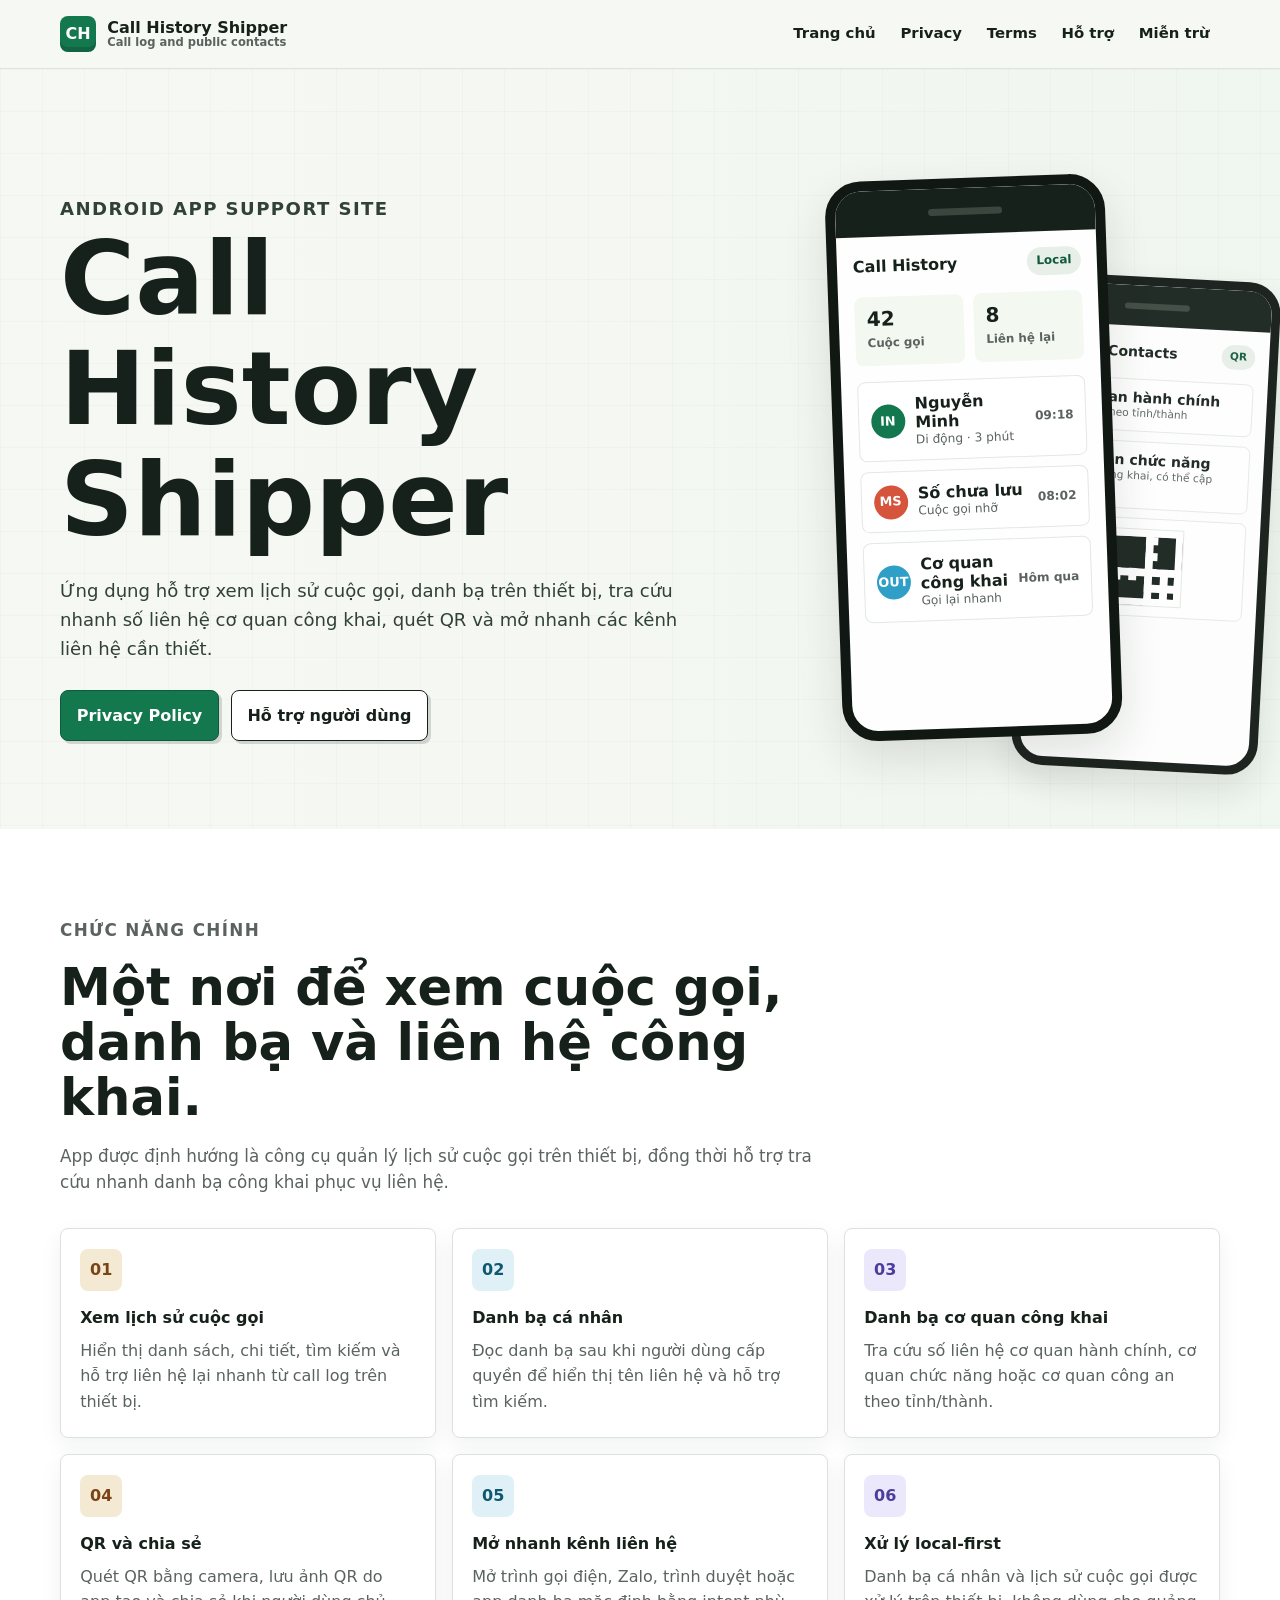
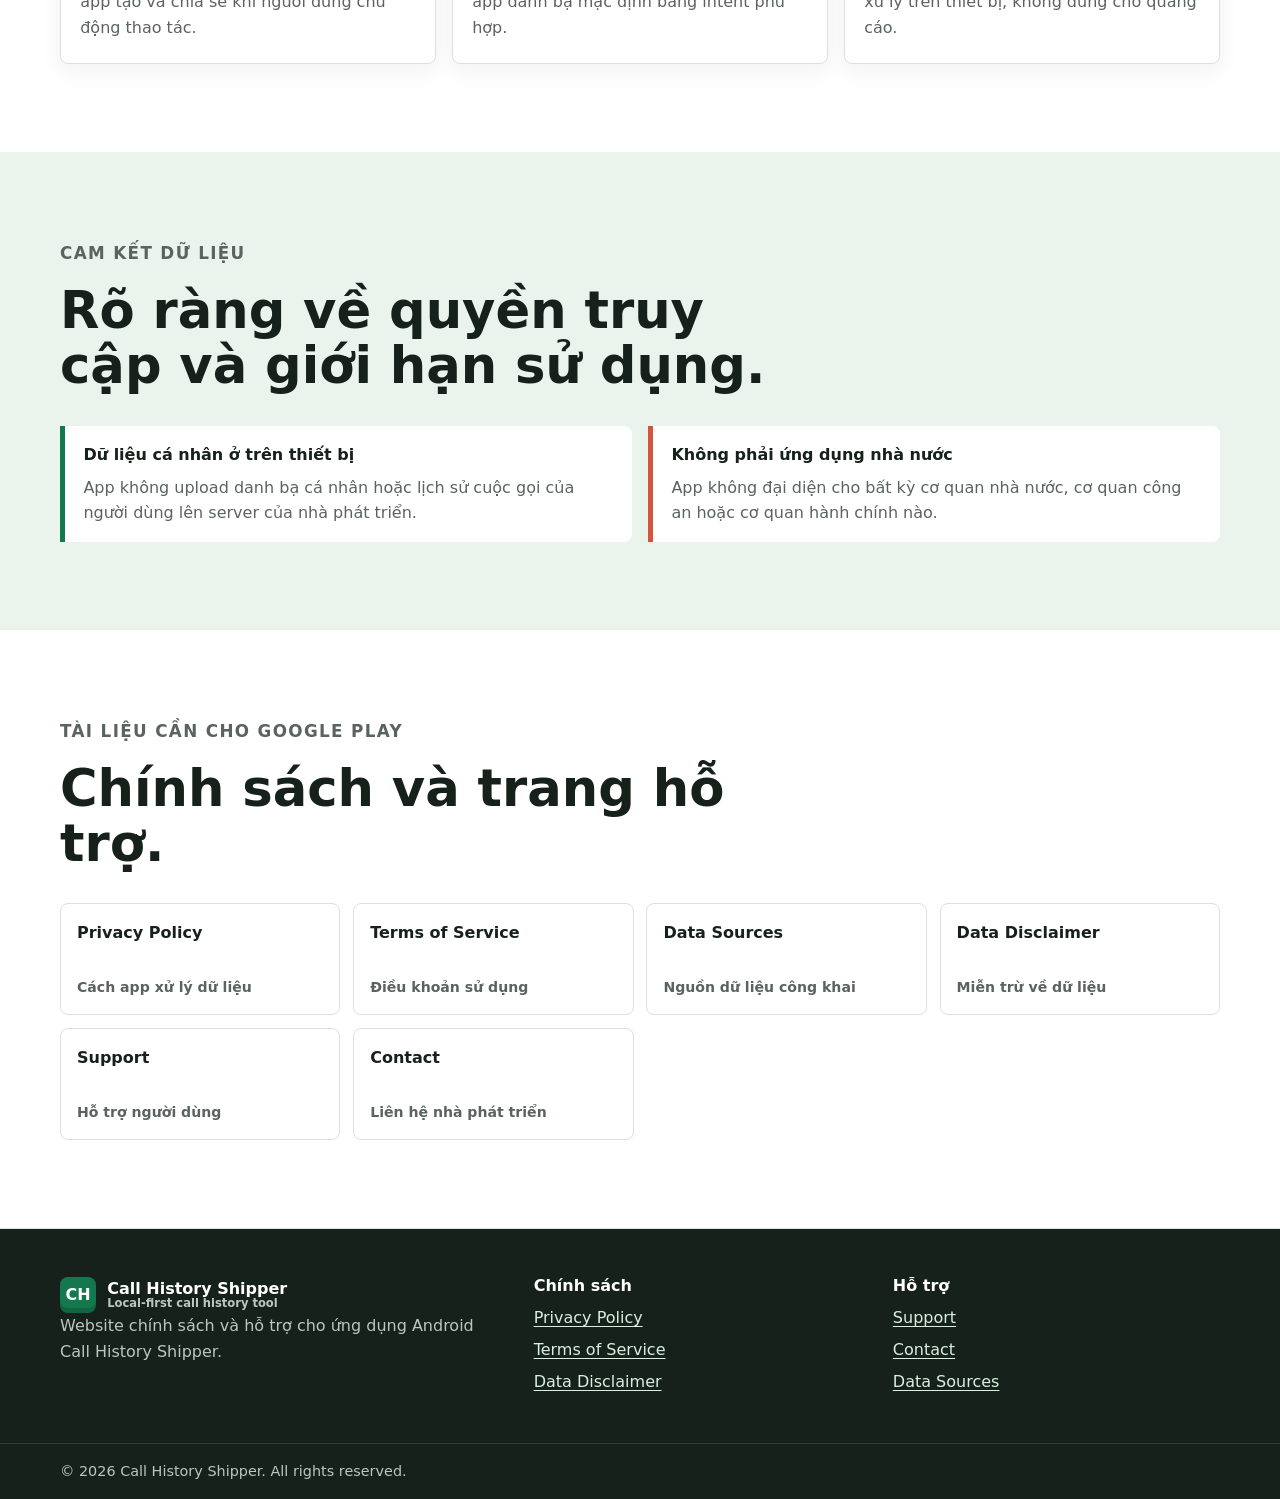
==== index.html @ 5231889c "Build Call History Shipper policy site" ====
<!doctype html>
<html lang="vi">
  <head>
    <meta charset="utf-8" />
    <meta name="viewport" content="width=device-width, initial-scale=1" />
    <title>Call History Shipper</title>
    <meta
      name="description"
      content="Call History Shipper giúp xem lịch sử cuộc gọi, danh bạ trên thiết bị và tra cứu nhanh số liên hệ cơ quan công khai."
    />
    <link rel="canonical" href="https://vanphudev.github.io/call-history-site/" />
    <link rel="stylesheet" href="assets/css/styles.css" />
  </head>
  <body>
    <a class="skip-link" href="#main">Bỏ qua điều hướng</a>
    <header class="site-header">
      <div class="nav-shell">
        <a class="brand" href="./" aria-label="Call History Shipper">
          <span class="brand-mark">CH</span>
          <span class="brand-text">
            <span>Call History Shipper</span>
            <small>Call log and public contacts</small>
          </span>
        </a>
        <nav class="site-nav" aria-label="Điều hướng chính">
          <a data-nav-link href="./">Trang chủ</a>
          <a data-nav-link href="privacy-policy/">Privacy</a>
          <a data-nav-link href="terms/">Terms</a>
          <a data-nav-link href="support/">Hỗ trợ</a>
          <a data-nav-link href="data-disclaimer/">Miễn trừ</a>
        </nav>
      </div>
    </header>

    <main id="main">
      <section class="hero">
        <div class="hero-inner">
          <div class="hero-copy">
            <p class="eyebrow">Android app support site</p>
            <h1>Call History Shipper</h1>
            <p>
              Ứng dụng hỗ trợ xem lịch sử cuộc gọi, danh bạ trên thiết bị, tra cứu nhanh số liên hệ cơ quan công khai,
              quét QR và mở nhanh các kênh liên hệ cần thiết.
            </p>
            <div class="hero-actions">
              <a class="button primary" href="privacy-policy/">Privacy Policy</a>
              <a class="button" href="support/">Hỗ trợ người dùng</a>
            </div>
          </div>

          <div class="device-field" aria-hidden="true">
            <div class="phone main">
              <div class="phone-bar"><span class="phone-speaker"></span></div>
              <div class="app-screen">
                <div class="app-topline">
                  <span>Call History</span>
                  <span class="pill">Local</span>
                </div>
                <div class="metric-row">
                  <div class="metric"><strong>42</strong><span>Cuộc gọi</span></div>
                  <div class="metric"><strong>8</strong><span>Liên hệ lại</span></div>
                </div>
                <div class="call-item">
                  <span class="call-dot">IN</span>
                  <span><span class="call-name">Nguyễn Minh</span><span class="call-meta">Di động · 3 phút</span></span>
                  <span class="call-time">09:18</span>
                </div>
                <div class="call-item">
                  <span class="call-dot missed">MS</span>
                  <span><span class="call-name">Số chưa lưu</span><span class="call-meta">Cuộc gọi nhỡ</span></span>
                  <span class="call-time">08:02</span>
                </div>
                <div class="call-item">
                  <span class="call-dot out">OUT</span>
                  <span><span class="call-name">Cơ quan công khai</span><span class="call-meta">Gọi lại nhanh</span></span>
                  <span class="call-time">Hôm qua</span>
                </div>
              </div>
            </div>
            <div class="phone side">
              <div class="phone-bar"><span class="phone-speaker"></span></div>
              <div class="app-screen">
                <div class="app-topline">
                  <span>Public Contacts</span>
                  <span class="pill">QR</span>
                </div>
                <div class="agency-item">
                  <span class="agency-name">Cơ quan hành chính</span>
                  <span class="agency-meta">Tra cứu theo tỉnh/thành</span>
                </div>
                <div class="agency-item">
                  <span class="agency-name">Cơ quan chức năng</span>
                  <span class="agency-meta">Nguồn công khai, có thể cập nhật</span>
                </div>
                <div class="qr-panel"><span class="qr-grid"></span></div>
              </div>
            </div>
          </div>
        </div>
      </section>

      <section class="section white">
        <div class="container">
          <div class="section-head">
            <p class="eyebrow">Chức năng chính</p>
            <h2>Một nơi để xem cuộc gọi, danh bạ và liên hệ công khai.</h2>
            <p>
              App được định hướng là công cụ quản lý lịch sử cuộc gọi trên thiết bị, đồng thời hỗ trợ tra cứu nhanh
              danh bạ công khai phục vụ liên hệ.
            </p>
          </div>

          <div class="feature-grid">
            <article class="feature-card">
              <span class="feature-token">01</span>
              <strong>Xem lịch sử cuộc gọi</strong>
              <p>Hiển thị danh sách, chi tiết, tìm kiếm và hỗ trợ liên hệ lại nhanh từ call log trên thiết bị.</p>
            </article>
            <article class="feature-card">
              <span class="feature-token">02</span>
              <strong>Danh bạ cá nhân</strong>
              <p>Đọc danh bạ sau khi người dùng cấp quyền để hiển thị tên liên hệ và hỗ trợ tìm kiếm.</p>
            </article>
            <article class="feature-card">
              <span class="feature-token">03</span>
              <strong>Danh bạ cơ quan công khai</strong>
              <p>Tra cứu số liên hệ cơ quan hành chính, cơ quan chức năng hoặc cơ quan công an theo tỉnh/thành.</p>
            </article>
            <article class="feature-card">
              <span class="feature-token">04</span>
              <strong>QR và chia sẻ</strong>
              <p>Quét QR bằng camera, lưu ảnh QR do app tạo và chia sẻ khi người dùng chủ động thao tác.</p>
            </article>
            <article class="feature-card">
              <span class="feature-token">05</span>
              <strong>Mở nhanh kênh liên hệ</strong>
              <p>Mở trình gọi điện, Zalo, trình duyệt hoặc app danh bạ mặc định bằng intent phù hợp.</p>
            </article>
            <article class="feature-card">
              <span class="feature-token">06</span>
              <strong>Xử lý local-first</strong>
              <p>Danh bạ cá nhân và lịch sử cuộc gọi được xử lý trên thiết bị, không dùng cho quảng cáo.</p>
            </article>
          </div>
        </div>
      </section>

      <section class="section green">
        <div class="container">
          <div class="section-head">
            <p class="eyebrow">Cam kết dữ liệu</p>
            <h2>Rõ ràng về quyền truy cập và giới hạn sử dụng.</h2>
          </div>
          <div class="notice-row">
            <div class="notice good">
              <strong>Dữ liệu cá nhân ở trên thiết bị</strong>
              <p>App không upload danh bạ cá nhân hoặc lịch sử cuộc gọi của người dùng lên server của nhà phát triển.</p>
            </div>
            <div class="notice">
              <strong>Không phải ứng dụng nhà nước</strong>
              <p>App không đại diện cho bất kỳ cơ quan nhà nước, cơ quan công an hoặc cơ quan hành chính nào.</p>
            </div>
          </div>
        </div>
      </section>

      <section class="section white">
        <div class="container">
          <div class="section-head">
            <p class="eyebrow">Tài liệu cần cho Google Play</p>
            <h2>Chính sách và trang hỗ trợ.</h2>
          </div>
          <div class="policy-links">
            <a class="policy-link" href="privacy-policy/">Privacy Policy <span>Cách app xử lý dữ liệu</span></a>
            <a class="policy-link" href="terms/">Terms of Service <span>Điều khoản sử dụng</span></a>
            <a class="policy-link" href="data-sources/">Data Sources <span>Nguồn dữ liệu công khai</span></a>
            <a class="policy-link" href="data-disclaimer/">Data Disclaimer <span>Miễn trừ về dữ liệu</span></a>
            <a class="policy-link" href="support/">Support <span>Hỗ trợ người dùng</span></a>
            <a class="policy-link" href="contact/">Contact <span>Liên hệ nhà phát triển</span></a>
          </div>
        </div>
      </section>
    </main>

    <footer class="site-footer">
      <div class="footer-grid">
        <div class="footer-column">
          <a class="brand" href="./" aria-label="Call History Shipper">
            <span class="brand-mark">CH</span>
            <span class="brand-text">
              <span>Call History Shipper</span>
              <small>Local-first call history tool</small>
            </span>
          </a>
          <p>Website chính sách và hỗ trợ cho ứng dụng Android Call History Shipper.</p>
        </div>
        <div class="footer-column">
          <h2>Chính sách</h2>
          <div class="footer-links">
            <a href="privacy-policy/">Privacy Policy</a>
            <a href="terms/">Terms of Service</a>
            <a href="data-disclaimer/">Data Disclaimer</a>
          </div>
        </div>
        <div class="footer-column">
          <h2>Hỗ trợ</h2>
          <div class="footer-links">
            <a href="support/">Support</a>
            <a href="contact/">Contact</a>
            <a href="data-sources/">Data Sources</a>
          </div>
        </div>
      </div>
      <div class="footer-bottom">
        <div class="footer-bottom-inner">© <span data-year>2026</span> Call History Shipper. All rights reserved.</div>
      </div>
    </footer>
    <script src="assets/js/site.js"></script>
  </body>
</html>
---- assets/css/styles.css ----
:root {
  --ink: #17211b;
  --muted: #5a635f;
  --paper: #f6f8f3;
  --surface: #ffffff;
  --line: #dbe1dc;
  --green: #14784f;
  --green-dark: #0f5a3d;
  --coral: #d6533c;
  --yellow: #f2c94c;
  --cyan: #2f9fc8;
  --violet: #6b5bc6;
  --shadow: 0 18px 45px rgba(23, 33, 27, 0.12);
  --radius: 8px;
  color-scheme: light;
}

* {
  box-sizing: border-box;
}

html {
  scroll-behavior: smooth;
}

body {
  margin: 0;
  background: var(--paper);
  color: var(--ink);
  font-family: Inter, ui-sans-serif, system-ui, -apple-system, BlinkMacSystemFont, "Segoe UI", sans-serif;
  line-height: 1.6;
  letter-spacing: 0;
}

img,
svg {
  max-width: 100%;
}

a {
  color: var(--green-dark);
  text-decoration-thickness: 0.08em;
  text-underline-offset: 0.18em;
}

a:hover {
  color: var(--coral);
}

.skip-link {
  position: absolute;
  left: 1rem;
  top: -4rem;
  z-index: 20;
  background: var(--ink);
  color: white;
  padding: 0.7rem 0.9rem;
  border-radius: var(--radius);
}

.skip-link:focus {
  top: 1rem;
}

.site-header {
  position: sticky;
  top: 0;
  z-index: 10;
  border-bottom: 1px solid rgba(219, 225, 220, 0.88);
  background: rgba(246, 248, 243, 0.94);
  backdrop-filter: blur(14px);
}

.nav-shell {
  width: min(1160px, calc(100% - 32px));
  min-height: 68px;
  margin: 0 auto;
  display: flex;
  align-items: center;
  justify-content: space-between;
  gap: 1.2rem;
}

.brand {
  display: inline-flex;
  align-items: center;
  gap: 0.7rem;
  color: var(--ink);
  font-weight: 800;
  text-decoration: none;
  white-space: nowrap;
}

.brand-mark {
  width: 36px;
  height: 36px;
  border-radius: 8px;
  display: grid;
  place-items: center;
  background: var(--green);
  color: white;
  box-shadow: inset 0 -5px 0 rgba(0, 0, 0, 0.16);
  font-size: 1rem;
}

.brand-text {
  display: flex;
  flex-direction: column;
  line-height: 1.05;
}

.brand-text small {
  color: var(--muted);
  font-weight: 650;
  font-size: 0.72rem;
}

.site-nav {
  display: flex;
  flex-wrap: wrap;
  align-items: center;
  justify-content: flex-end;
  gap: 0.25rem;
}

.site-nav a {
  min-height: 38px;
  display: inline-flex;
  align-items: center;
  padding: 0.45rem 0.65rem;
  border-radius: var(--radius);
  color: var(--ink);
  font-size: 0.93rem;
  font-weight: 650;
  text-decoration: none;
}

.site-nav a:hover,
.site-nav a[aria-current="page"] {
  background: #e7efe8;
  color: var(--green-dark);
}

.hero {
  position: relative;
  min-height: min(760px, calc(100vh - 68px));
  overflow: hidden;
  background:
    linear-gradient(90deg, rgba(246, 248, 243, 0.98), rgba(246, 248, 243, 0.74) 48%, rgba(246, 248, 243, 0.2)),
    #eef5ef;
}

.hero::before {
  content: "";
  position: absolute;
  inset: 0;
  background-image:
    linear-gradient(rgba(23, 33, 27, 0.045) 1px, transparent 1px),
    linear-gradient(90deg, rgba(23, 33, 27, 0.045) 1px, transparent 1px);
  background-size: 42px 42px;
  opacity: 0.52;
}

.hero-inner {
  position: relative;
  width: min(1160px, calc(100% - 32px));
  min-height: min(760px, calc(100vh - 68px));
  margin: 0 auto;
  display: grid;
  align-items: center;
  padding: 5.2rem 0 4.2rem;
}

.hero-copy {
  width: min(650px, 100%);
  padding: 0;
}

.eyebrow {
  margin: 0 0 1rem;
  color: var(--green-dark);
  font-weight: 800;
  text-transform: uppercase;
  font-size: 0.77rem;
  letter-spacing: 0.08em;
}

h1,
h2,
h3 {
  margin: 0;
  line-height: 1.08;
  letter-spacing: 0;
}

h1 {
  max-width: 11ch;
  font-size: clamp(3rem, 8vw, 6.9rem);
}

h2 {
  font-size: clamp(2rem, 4vw, 3.4rem);
}

h3 {
  font-size: 1.18rem;
}

.hero-copy p {
  max-width: 58ch;
  margin: 1.35rem 0 0;
  color: #314138;
  font-size: 1.13rem;
}

.hero-actions,
.doc-actions {
  display: flex;
  flex-wrap: wrap;
  gap: 0.75rem;
  margin-top: 1.65rem;
}

.button {
  min-height: 44px;
  display: inline-flex;
  align-items: center;
  justify-content: center;
  gap: 0.5rem;
  border: 1px solid var(--ink);
  border-radius: var(--radius);
  padding: 0.72rem 0.98rem;
  background: var(--surface);
  color: var(--ink);
  font-weight: 800;
  text-decoration: none;
  box-shadow: 3px 3px 0 rgba(23, 33, 27, 0.16);
}

.button.primary {
  background: var(--green);
  color: white;
  border-color: var(--green-dark);
}

.button:hover {
  transform: translateY(-1px);
  color: var(--ink);
}

.button.primary:hover {
  color: white;
  background: var(--green-dark);
}

.device-field {
  position: absolute;
  right: max(-5vw, -80px);
  top: 50%;
  transform: translateY(-47%) rotate(-2deg);
  width: min(52vw, 620px);
  min-width: 430px;
  height: 620px;
  pointer-events: none;
}

.phone {
  position: absolute;
  width: 280px;
  min-height: 560px;
  border: 10px solid #111712;
  border-radius: 36px;
  background: #fdfefd;
  box-shadow: var(--shadow);
  overflow: hidden;
}

.phone.main {
  right: 170px;
  top: 20px;
  z-index: 2;
}

.phone.side {
  right: 0;
  top: 92px;
  z-index: 1;
  transform: scale(0.88) rotate(5deg);
  opacity: 0.94;
}

.phone-bar {
  height: 46px;
  display: flex;
  align-items: center;
  justify-content: center;
  background: #17211b;
}

.phone-speaker {
  width: 74px;
  height: 7px;
  border-radius: 999px;
  background: #3b463f;
}

.app-screen {
  padding: 1rem;
}

.app-topline {
  display: flex;
  justify-content: space-between;
  align-items: center;
  margin-bottom: 1rem;
  font-weight: 850;
}

.pill {
  display: inline-flex;
  align-items: center;
  border-radius: 999px;
  padding: 0.26rem 0.58rem;
  background: #e7efe8;
  color: var(--green-dark);
  font-size: 0.75rem;
  font-weight: 800;
}

.call-item,
.agency-item,
.qr-panel {
  border: 1px solid #e2e8e3;
  border-radius: var(--radius);
  background: white;
  padding: 0.72rem;
  margin-bottom: 0.65rem;
}

.call-item {
  display: grid;
  grid-template-columns: 34px 1fr auto;
  gap: 0.65rem;
  align-items: center;
}

.call-dot {
  width: 34px;
  height: 34px;
  border-radius: 999px;
  display: grid;
  place-items: center;
  background: var(--green);
  color: white;
  font-size: 0.8rem;
  font-weight: 900;
}

.call-dot.missed {
  background: var(--coral);
}

.call-dot.out {
  background: var(--cyan);
}

.call-name,
.agency-name {
  display: block;
  font-weight: 820;
  line-height: 1.2;
}

.call-meta,
.agency-meta {
  display: block;
  color: var(--muted);
  font-size: 0.76rem;
  line-height: 1.35;
}

.call-time {
  color: var(--muted);
  font-size: 0.76rem;
  font-weight: 750;
}

.metric-row {
  display: grid;
  grid-template-columns: 1fr 1fr;
  gap: 0.6rem;
  margin: 0.8rem 0 1rem;
}

.metric {
  border-radius: var(--radius);
  padding: 0.75rem;
  background: #f3f8f1;
}

.metric strong {
  display: block;
  font-size: 1.25rem;
  line-height: 1;
}

.metric span {
  color: var(--muted);
  font-size: 0.74rem;
  font-weight: 720;
}

.qr-panel {
  display: grid;
  place-items: center;
  min-height: 112px;
}

.qr-grid {
  width: 86px;
  height: 86px;
  background:
    conic-gradient(from 90deg, #17211b 90deg, transparent 0) 0 0 / 18px 18px,
    linear-gradient(#17211b 0 0) 0 0 / 36px 36px no-repeat,
    linear-gradient(#17211b 0 0) 50px 0 / 36px 36px no-repeat,
    linear-gradient(#17211b 0 0) 0 50px / 36px 36px no-repeat,
    white;
  border: 8px solid white;
  outline: 1px solid #dfe6e1;
}

.section {
  padding: 5.5rem 0;
}

.section.compact {
  padding: 3.6rem 0;
}

.section.white {
  background: var(--surface);
}

.section.green {
  background: #eaf4ed;
}

.container {
  width: min(1160px, calc(100% - 32px));
  margin: 0 auto;
}

.section-head {
  max-width: 760px;
  margin-bottom: 2rem;
}

.section-head p {
  color: var(--muted);
  font-size: 1.05rem;
}

.feature-grid {
  display: grid;
  grid-template-columns: repeat(3, minmax(0, 1fr));
  gap: 1rem;
}

.feature-card {
  min-height: 210px;
  border: 1px solid var(--line);
  border-radius: var(--radius);
  background: var(--surface);
  padding: 1.2rem;
  box-shadow: 0 8px 22px rgba(23, 33, 27, 0.06);
}

.feature-card strong,
.notice strong {
  display: block;
  margin-bottom: 0.45rem;
  font-size: 1rem;
}

.feature-card p,
.notice p,
.footer-column p {
  margin: 0;
  color: var(--muted);
}

.feature-token {
  width: 42px;
  height: 42px;
  display: grid;
  place-items: center;
  margin-bottom: 0.9rem;
  border-radius: var(--radius);
  background: #f4e9d3;
  color: #7b4318;
  font-weight: 900;
}

.feature-card:nth-child(2) .feature-token,
.feature-card:nth-child(5) .feature-token {
  background: #dff1f6;
  color: #0f5870;
}

.feature-card:nth-child(3) .feature-token,
.feature-card:nth-child(6) .feature-token {
  background: #ece8fb;
  color: #4b3d9b;
}

.notice-row {
  display: grid;
  grid-template-columns: repeat(2, minmax(0, 1fr));
  gap: 1rem;
}

.notice {
  border-left: 5px solid var(--coral);
  background: var(--surface);
  padding: 1rem 1.15rem;
  border-radius: 0 var(--radius) var(--radius) 0;
}

.notice.good {
  border-left-color: var(--green);
}

.policy-links {
  display: grid;
  grid-template-columns: repeat(4, minmax(0, 1fr));
  gap: 0.8rem;
}

.policy-link {
  min-height: 112px;
  display: flex;
  flex-direction: column;
  justify-content: space-between;
  border: 1px solid var(--line);
  border-radius: var(--radius);
  background: var(--surface);
  padding: 1rem;
  color: var(--ink);
  font-weight: 850;
  text-decoration: none;
}

.policy-link span {
  color: var(--muted);
  font-size: 0.88rem;
  font-weight: 650;
}

.doc-hero {
  padding: 4.4rem 0 3rem;
  background: #eaf4ed;
  border-bottom: 1px solid var(--line);
}

.doc-hero p {
  max-width: 780px;
  margin: 1rem 0 0;
  color: #314138;
  font-size: 1.08rem;
}

.doc-meta {
  display: flex;
  flex-wrap: wrap;
  gap: 0.55rem;
  margin-top: 1rem;
}

.doc-meta span {
  border: 1px solid rgba(20, 120, 79, 0.24);
  border-radius: 999px;
  padding: 0.35rem 0.65rem;
  background: rgba(255, 255, 255, 0.74);
  color: var(--green-dark);
  font-size: 0.85rem;
  font-weight: 760;
}

.doc-layout {
  width: min(1000px, calc(100% - 32px));
  margin: 0 auto;
  padding: 3.6rem 0 5rem;
}

.doc-section {
  padding: 1.8rem 0;
  border-bottom: 1px solid var(--line);
}

.doc-section:first-child {
  padding-top: 0;
}

.doc-section h2 {
  margin-bottom: 0.85rem;
  font-size: clamp(1.45rem, 3vw, 2.1rem);
}

.doc-section h3 {
  margin-top: 1.2rem;
  margin-bottom: 0.35rem;
}

.doc-section p,
.doc-section li {
  color: #33433a;
}

.doc-section ul,
.doc-section ol {
  padding-left: 1.2rem;
}

.doc-section li + li {
  margin-top: 0.42rem;
}

.callout {
  border: 1px solid #f0d6c7;
  border-radius: var(--radius);
  background: #fff8f3;
  padding: 1rem 1.1rem;
  margin: 1rem 0;
}

.callout.green {
  border-color: #c5dfd0;
  background: #f1faf3;
}

.callout p {
  margin: 0;
}

.contact-list {
  display: grid;
  grid-template-columns: repeat(2, minmax(0, 1fr));
  gap: 1rem;
  margin-top: 1rem;
}

.contact-item {
  border: 1px solid var(--line);
  border-radius: var(--radius);
  background: var(--surface);
  padding: 1rem;
}

.contact-item strong {
  display: block;
  margin-bottom: 0.25rem;
}

.site-footer {
  border-top: 1px solid var(--line);
  background: #17211b;
  color: white;
}

.footer-grid {
  width: min(1160px, calc(100% - 32px));
  margin: 0 auto;
  display: grid;
  grid-template-columns: 1.35fr 1fr 1fr;
  gap: 2rem;
  padding: 3rem 0;
}

.site-footer a {
  color: #d7f0df;
}

.site-footer .brand {
  color: white;
}

.site-footer .brand-text small,
.site-footer p {
  color: #b9c7bf;
}

.footer-links {
  display: grid;
  gap: 0.4rem;
}

.footer-column h2 {
  margin-bottom: 0.7rem;
  font-size: 1rem;
}

.footer-bottom {
  border-top: 1px solid rgba(255, 255, 255, 0.12);
  padding: 1rem 0;
  color: #b9c7bf;
  font-size: 0.9rem;
}

.footer-bottom-inner {
  width: min(1160px, calc(100% - 32px));
  margin: 0 auto;
}

@media (max-width: 980px) {
  .nav-shell {
    align-items: flex-start;
    flex-direction: column;
    padding: 0.8rem 0;
  }

  .site-nav {
    justify-content: flex-start;
  }

  .hero,
  .hero-inner {
    min-height: auto;
  }

  .hero-inner {
    padding: 4rem 0 3rem;
  }

  .device-field {
    position: relative;
    inset: auto;
    transform: none;
    width: min(100%, 620px);
    min-width: 0;
    height: 520px;
    margin-top: 2rem;
  }

  .phone.main {
    left: 4%;
    right: auto;
    top: 0;
  }

  .phone.side {
    right: 4%;
    top: 54px;
  }

  .feature-grid,
  .policy-links {
    grid-template-columns: repeat(2, minmax(0, 1fr));
  }

  .footer-grid {
    grid-template-columns: 1fr;
  }
}

@media (max-width: 680px) {
  .site-nav a {
    padding-inline: 0.5rem;
    font-size: 0.88rem;
  }

  .hero-copy p {
    font-size: 1rem;
  }

  .device-field {
    height: 460px;
  }

  .phone {
    width: 238px;
    min-height: 476px;
    border-width: 8px;
  }

  .phone.side {
    transform: scale(0.78) rotate(5deg);
    right: -3%;
  }

  .phone.main {
    left: -2%;
  }

  .feature-grid,
  .notice-row,
  .policy-links,
  .contact-list {
    grid-template-columns: 1fr;
  }

  .section {
    padding: 4rem 0;
  }
}

@media (max-width: 430px) {
  .brand-text small {
    display: none;
  }

  .site-nav {
    gap: 0.1rem;
  }

  .site-nav a {
    min-height: 34px;
    font-size: 0.82rem;
  }

  .phone.side {
    display: none;
  }

  .phone.main {
    left: 50%;
    transform: translateX(-50%);
  }
}
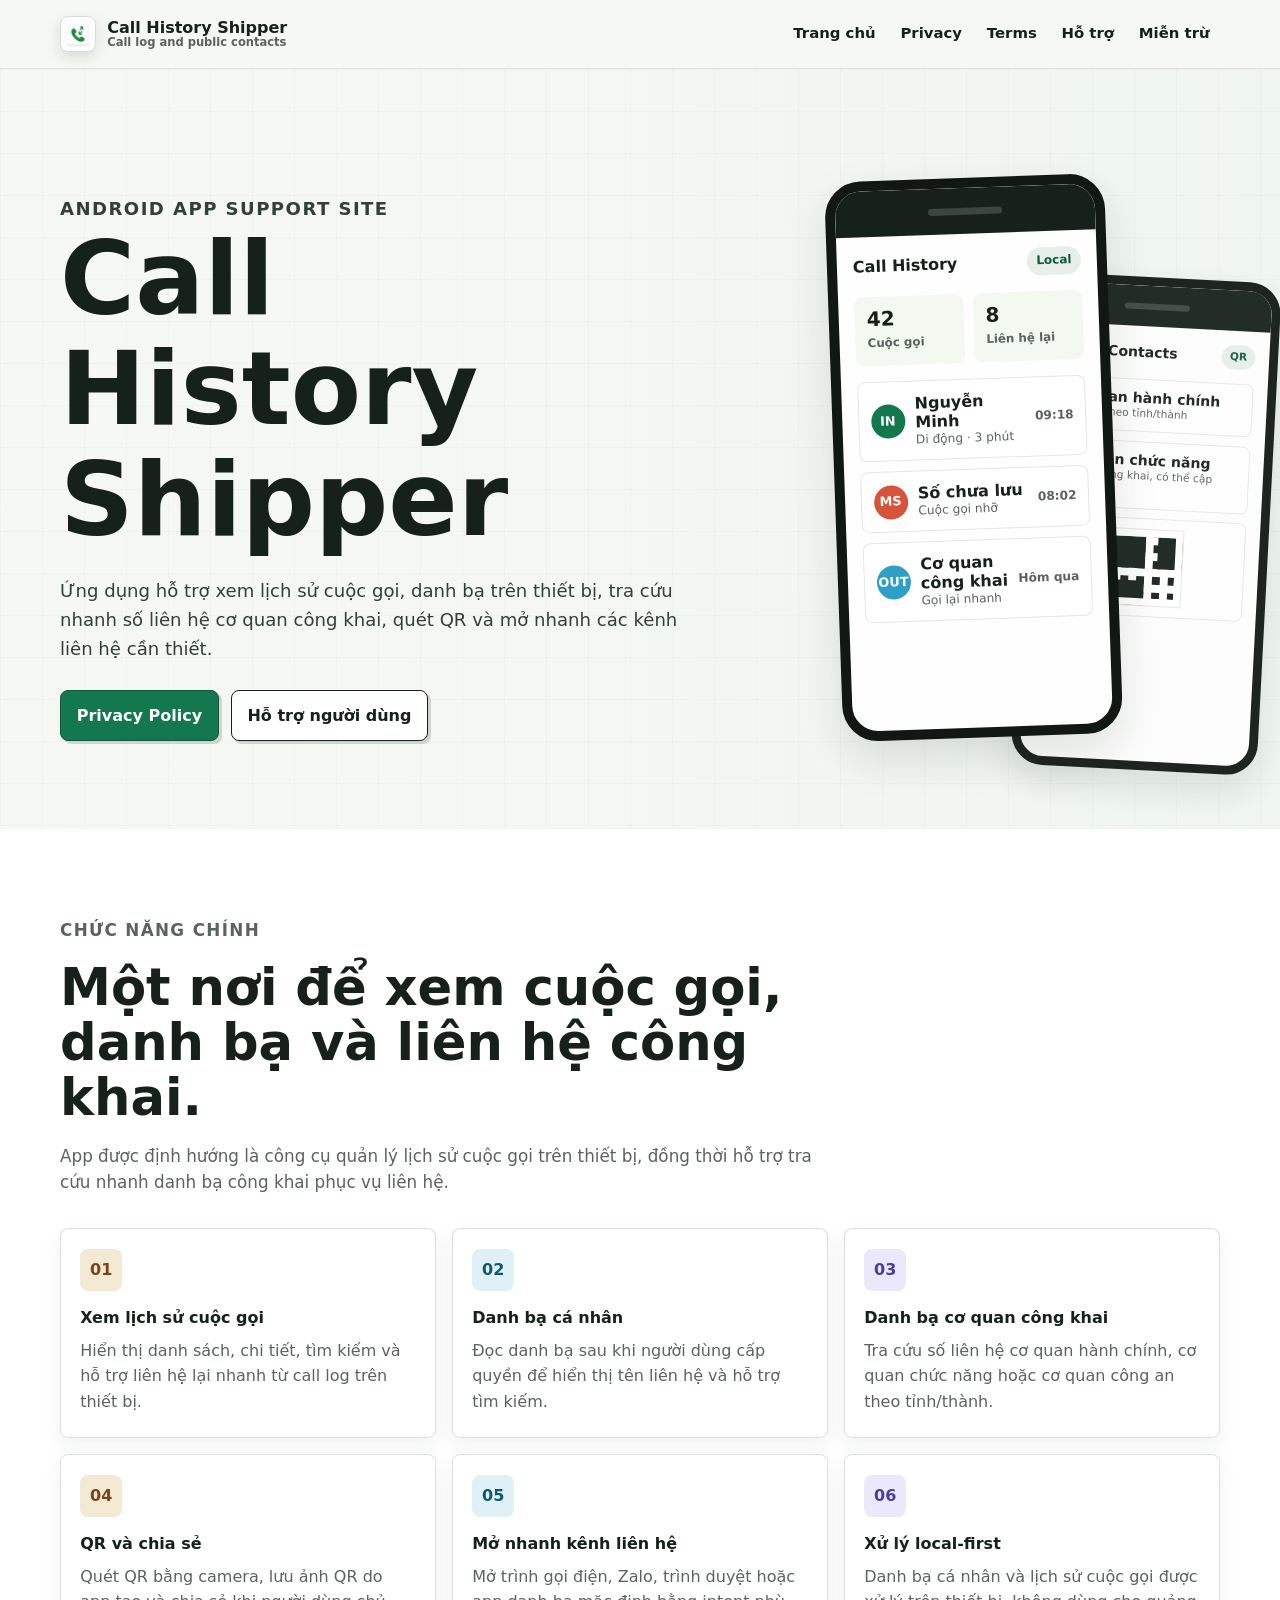
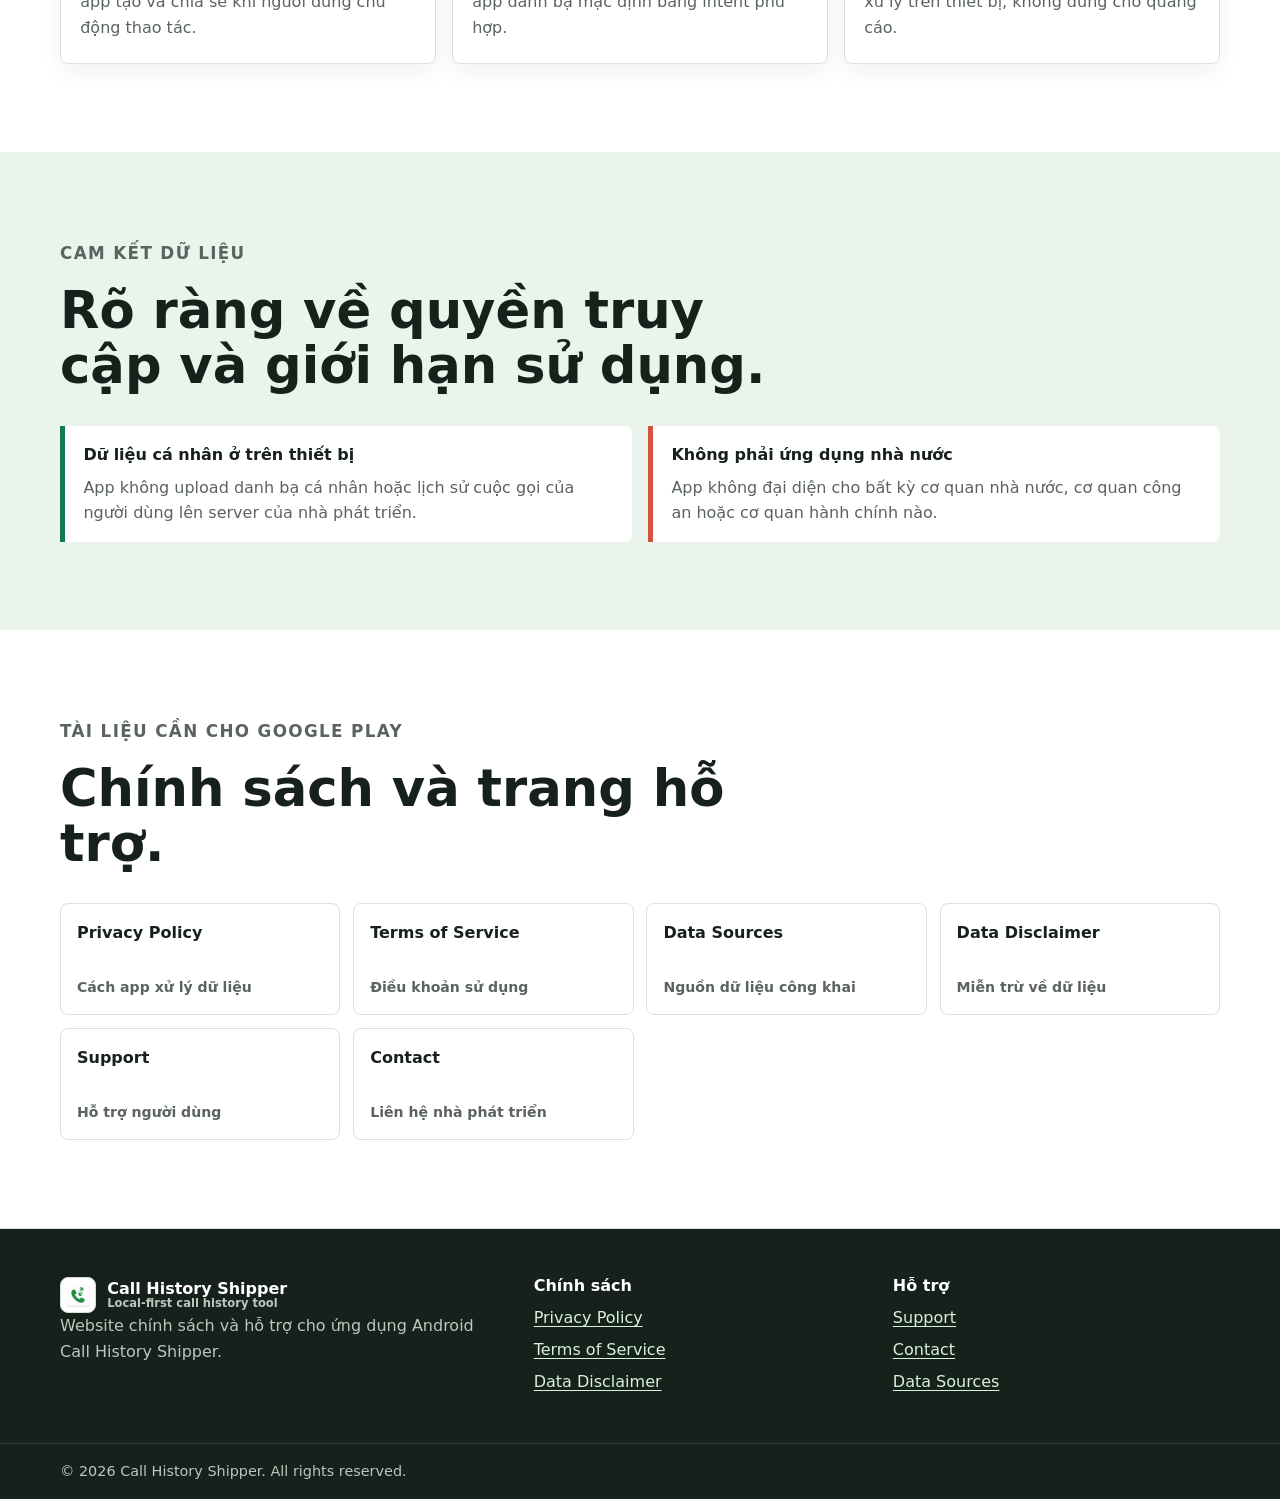
==== commit 71befb30: "Improve mobile SEO and web icons" ====
--- a/index.html
+++ b/index.html
@@ -9,6 +9,89 @@
       content="Call History Shipper giúp xem lịch sử cuộc gọi, danh bạ trên thiết bị và tra cứu nhanh số liên hệ cơ quan công khai."
     />
     <link rel="canonical" href="https://vanphudev.github.io/call-history-site/" />
+    <!-- SEO -->
+    <meta name="robots" content="index, follow" />
+    <meta name="theme-color" content="#14784f" />
+    <meta name="application-name" content="Call History Shipper" />
+    <link rel="icon" href="favicon.ico" sizes="any" />
+    <link rel="icon" type="image/svg+xml" href="assets/icons/favicon.svg" />
+    <link rel="icon" type="image/png" sizes="32x32" href="assets/icons/favicon-32.png" />
+    <link rel="icon" type="image/png" sizes="16x16" href="assets/icons/favicon-16.png" />
+    <link rel="apple-touch-icon" sizes="180x180" href="assets/icons/apple-touch-icon.png" />
+    <link rel="manifest" href="site.webmanifest" />
+    <meta property="og:type" content="website" />
+    <meta property="og:locale" content="vi_VN" />
+    <meta property="og:site_name" content="Call History Shipper" />
+    <meta property="og:title" content="Call History Shipper" />
+    <meta property="og:description" content="Call History Shipper giúp xem lịch sử cuộc gọi, danh bạ trên thiết bị và tra cứu nhanh số liên hệ cơ quan công khai." />
+    <meta property="og:url" content="https://vanphudev.github.io/call-history-site/" />
+    <meta property="og:image" content="https://vanphudev.github.io/call-history-site/assets/icons/og-image.png" />
+    <meta property="og:image:width" content="1200" />
+    <meta property="og:image:height" content="630" />
+    <meta name="twitter:card" content="summary_large_image" />
+    <meta name="twitter:title" content="Call History Shipper" />
+    <meta name="twitter:description" content="Call History Shipper giúp xem lịch sử cuộc gọi, danh bạ trên thiết bị và tra cứu nhanh số liên hệ cơ quan công khai." />
+    <meta name="twitter:image" content="https://vanphudev.github.io/call-history-site/assets/icons/og-image.png" />
+    <script type="application/ld+json">
+{
+  "@context": "https://schema.org",
+  "@graph": [
+    {
+      "@type": "WebSite",
+      "@id": "https://vanphudev.github.io/call-history-site/#website",
+      "url": "https://vanphudev.github.io/call-history-site/",
+      "name": "Call History Shipper",
+      "inLanguage": "vi-VN",
+      "publisher": {
+        "@id": "https://vanphudev.github.io/call-history-site/#organization"
+      }
+    },
+    {
+      "@type": "Organization",
+      "@id": "https://vanphudev.github.io/call-history-site/#organization",
+      "name": "Call History Shipper",
+      "url": "https://vanphudev.github.io/call-history-site/",
+      "logo": {
+        "@type": "ImageObject",
+        "url": "https://vanphudev.github.io/call-history-site/assets/icons/app-icon-512.png",
+        "width": 512,
+        "height": 512
+      },
+      "contactPoint": [
+        {
+          "@type": "ContactPoint",
+          "email": "vanphu.dev@gmail.com",
+          "telephone": "+84377985402",
+          "contactType": "customer support",
+          "availableLanguage": [
+            "vi",
+            "en"
+          ]
+        }
+      ]
+    },
+    {
+      "@type": "SoftwareApplication",
+      "@id": "https://vanphudev.github.io/call-history-site/#app",
+      "name": "Call History Shipper",
+      "applicationCategory": "UtilitiesApplication",
+      "operatingSystem": "Android",
+      "url": "https://vanphudev.github.io/call-history-site/",
+      "image": "https://vanphudev.github.io/call-history-site/assets/icons/og-image.png",
+      "description": "Call History Shipper giúp xem lịch sử cuộc gọi, danh bạ trên thiết bị và tra cứu nhanh số liên hệ cơ quan công khai.",
+      "publisher": {
+        "@id": "https://vanphudev.github.io/call-history-site/#organization"
+      },
+      "offers": {
+        "@type": "Offer",
+        "price": "0",
+        "priceCurrency": "VND"
+      }
+    }
+  ]
+}
+    </script>
+    <!-- /SEO -->
     <link rel="stylesheet" href="assets/css/styles.css" />
   </head>
   <body>
--- a/assets/css/styles.css
+++ b/assets/css/styles.css
@@ -25,6 +25,7 @@
 
 body {
   margin: 0;
+  overflow-x: hidden;
   background: var(--paper);
   color: var(--ink);
   font-family: Inter, ui-sans-serif, system-ui, -apple-system, BlinkMacSystemFont, "Segoe UI", sans-serif;
@@ -97,10 +98,12 @@
   border-radius: 8px;
   display: grid;
   place-items: center;
-  background: var(--green);
-  color: white;
-  box-shadow: inset 0 -5px 0 rgba(0, 0, 0, 0.16);
-  font-size: 1rem;
+  border: 1px solid #d4ddd6;
+  background: #ffffff url("../icons/app-icon-64.png") center / 82% 82% no-repeat;
+  color: transparent;
+  box-shadow: 0 5px 14px rgba(23, 33, 27, 0.13);
+  font-size: 0;
+  overflow: hidden;
 }
 
 .brand-text {
@@ -127,6 +130,7 @@
   min-height: 38px;
   display: inline-flex;
   align-items: center;
+  justify-content: center;
   padding: 0.45rem 0.65rem;
   border-radius: var(--radius);
   color: var(--ink);
@@ -167,12 +171,15 @@
   min-height: min(760px, calc(100vh - 68px));
   margin: 0 auto;
   display: grid;
+  grid-template-columns: minmax(0, 1fr);
   align-items: center;
   padding: 5.2rem 0 4.2rem;
 }
 
 .hero-copy {
-  width: min(650px, 100%);
+  width: 100%;
+  max-width: 650px;
+  min-width: 0;
   padding: 0;
 }
 
@@ -191,10 +198,12 @@
   margin: 0;
   line-height: 1.08;
   letter-spacing: 0;
+  max-width: 100%;
+  overflow-wrap: anywhere;
 }
 
 h1 {
-  max-width: 11ch;
+  max-width: min(11ch, 100%);
   font-size: clamp(3rem, 8vw, 6.9rem);
 }
 
@@ -211,6 +220,7 @@
   margin: 1.35rem 0 0;
   color: #314138;
   font-size: 1.13rem;
+  overflow-wrap: anywhere;
 }
 
 .hero-actions,
@@ -234,7 +244,13 @@
   color: var(--ink);
   font-weight: 800;
   text-decoration: none;
+  text-align: center;
+  overflow-wrap: anywhere;
   box-shadow: 3px 3px 0 rgba(23, 33, 27, 0.16);
+}
+
+.doc-actions .button {
+  flex: 1 1 190px;
 }
 
 .button.primary {
@@ -448,16 +464,19 @@
 .container {
   width: min(1160px, calc(100% - 32px));
   margin: 0 auto;
+  min-width: 0;
 }
 
 .section-head {
   max-width: 760px;
+  min-width: 0;
   margin-bottom: 2rem;
 }
 
 .section-head p {
   color: var(--muted);
   font-size: 1.05rem;
+  overflow-wrap: anywhere;
 }
 
 .feature-grid {
@@ -472,6 +491,7 @@
   border-radius: var(--radius);
   background: var(--surface);
   padding: 1.2rem;
+  overflow-wrap: anywhere;
   box-shadow: 0 8px 22px rgba(23, 33, 27, 0.06);
 }
 
@@ -487,6 +507,7 @@
 .footer-column p {
   margin: 0;
   color: var(--muted);
+  overflow-wrap: anywhere;
 }
 
 .feature-token {
@@ -548,6 +569,7 @@
   color: var(--ink);
   font-weight: 850;
   text-decoration: none;
+  overflow-wrap: anywhere;
 }
 
 .policy-link span {
@@ -563,10 +585,12 @@
 }
 
 .doc-hero p {
-  max-width: 780px;
+  width: 100%;
+  max-width: min(780px, 100%);
   margin: 1rem 0 0;
   color: #314138;
   font-size: 1.08rem;
+  overflow-wrap: anywhere;
 }
 
 .doc-meta {
@@ -589,6 +613,7 @@
 .doc-layout {
   width: min(1000px, calc(100% - 32px));
   margin: 0 auto;
+  min-width: 0;
   padding: 3.6rem 0 5rem;
 }
 
@@ -614,6 +639,7 @@
 .doc-section p,
 .doc-section li {
   color: #33433a;
+  overflow-wrap: anywhere;
 }
 
 .doc-section ul,
@@ -654,6 +680,7 @@
   border-radius: var(--radius);
   background: var(--surface);
   padding: 1rem;
+  overflow-wrap: anywhere;
 }
 
 .contact-item strong {
@@ -713,13 +740,33 @@
 
 @media (max-width: 980px) {
   .nav-shell {
-    align-items: flex-start;
-    flex-direction: column;
-    padding: 0.8rem 0;
+    align-items: center;
+    flex-wrap: wrap;
+    gap: 0.55rem;
+    padding: 0.7rem 0 0.55rem;
+  }
+
+  .brand {
+    flex: 1 0 100%;
   }
 
   .site-nav {
+    width: 100%;
+    flex-wrap: nowrap;
     justify-content: flex-start;
+    overflow-x: auto;
+    padding: 0 0 0.2rem;
+    scrollbar-width: none;
+  }
+
+  .site-nav::-webkit-scrollbar {
+    display: none;
+  }
+
+  .site-nav a {
+    flex: 0 0 auto;
+    min-height: 36px;
+    white-space: nowrap;
   }
 
   .hero,
@@ -728,7 +775,7 @@
   }
 
   .hero-inner {
-    padding: 4rem 0 3rem;
+    padding: 3.4rem 0 2.8rem;
   }
 
   .device-field {
@@ -763,6 +810,10 @@
 }
 
 @media (max-width: 680px) {
+  .nav-shell {
+    width: min(1160px, calc(100% - 22px));
+  }
+
   .site-nav a {
     padding-inline: 0.5rem;
     font-size: 0.88rem;
@@ -773,22 +824,23 @@
   }
 
   .device-field {
-    height: 460px;
+    height: 390px;
+    margin-top: 1.35rem;
   }
 
   .phone {
-    width: 238px;
-    min-height: 476px;
+    width: 220px;
+    min-height: 440px;
     border-width: 8px;
   }
 
   .phone.side {
-    transform: scale(0.78) rotate(5deg);
-    right: -3%;
+    display: none;
   }
 
   .phone.main {
-    left: -2%;
+    left: 50%;
+    transform: translateX(-50%);
   }
 
   .feature-grid,
@@ -801,6 +853,18 @@
   .section {
     padding: 4rem 0;
   }
+
+  .doc-hero {
+    padding: 3.3rem 0 2.3rem;
+  }
+
+  .doc-layout {
+    padding: 2.5rem 0 3.6rem;
+  }
+
+  .doc-actions .button {
+    flex-basis: 100%;
+  }
 }
 
 @media (max-width: 430px) {
@@ -817,13 +881,37 @@
     font-size: 0.82rem;
   }
 
-  .phone.side {
-    display: none;
-  }
-
-  .phone.main {
-    left: 50%;
-    transform: translateX(-50%);
-  }
-}
-
+  h1 {
+    font-size: clamp(2.45rem, 14vw, 3.35rem);
+  }
+
+  .hero-inner {
+    width: min(1160px, calc(100% - 22px));
+    padding-top: 2.7rem;
+  }
+
+  .device-field {
+    height: 360px;
+  }
+
+  .phone {
+    width: 204px;
+    min-height: 408px;
+  }
+
+  .app-screen {
+    padding: 0.78rem;
+  }
+
+  .call-item {
+    grid-template-columns: 30px 1fr;
+  }
+
+  .call-time {
+    grid-column: 2;
+  }
+
+  .metric-row {
+    grid-template-columns: 1fr;
+  }
+}
